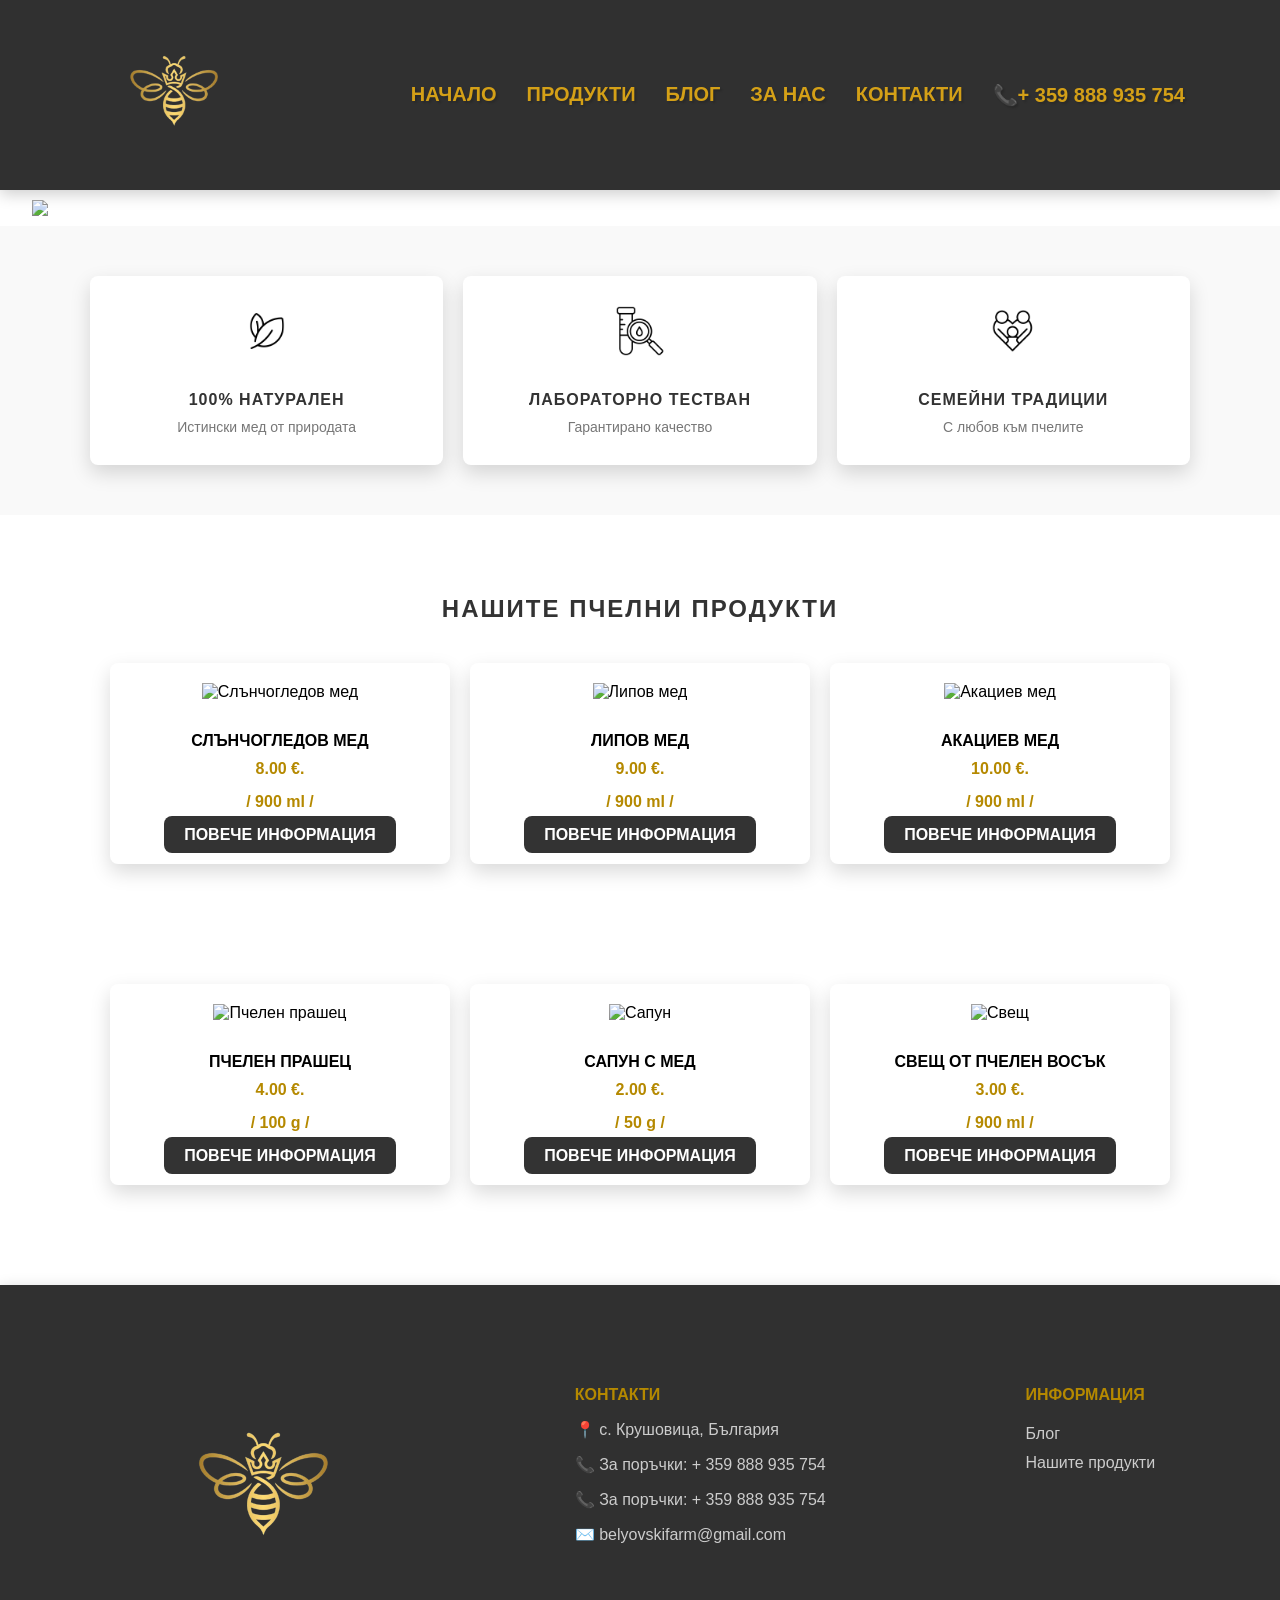
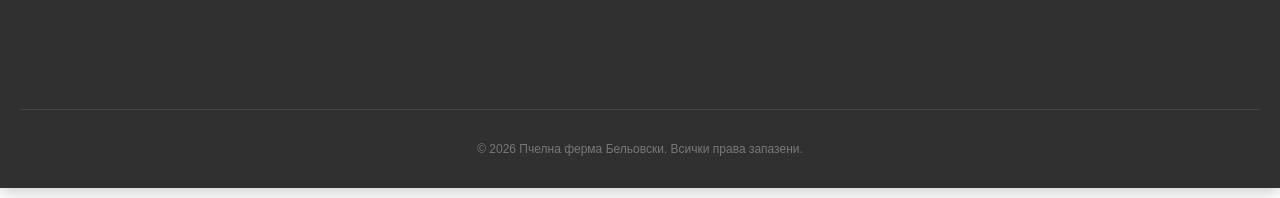
==== index.html @ c11d6163 "Add files via upload" ====
<!DOCTYPE html>
<html lang="bg">
<head>
    <meta charset="UTF-8">
    <meta name="viewport" content="width=device-width, initial-scale=1.0">
    <title>Пчелен Мед - Дипломен проект</title>
    <link rel="stylesheet" href="style.css">
</head>
<body>
<header class="headerContainer">
    <div class="logo">
         <a href="index.html" class="logo-link">
    <img src="logo3.png" alt="logo">
</a>
    </div>
    <button class="hamburgerButton">☰</button>
<nav class="navbar">
    <ul>
                <li><a href="index.html">Начало</a></li>
                <li><a href="products.html">Продукти</a></li>
                <li><a href="blog.html">Блог</a></li>
                <li><a href="zanas.html">За нас</a></li>
                <li><a href="contacts.html">Контакти</a></li>
                <li><a href="tel:+359 888 935 754" class="tel-button">📞+ 359 888 935 754 </a></li>
                
    </ul>
</nav>
</header>
<section class="zaglavna">
        <img src="zanas/zanas2.png">
    

</section>
<section class="features-section">
    <div class="features-container">
        <div class="feature-card">
            <div class="icon">
                <img src="leaves.png" alt="Натурален">
            </div>
            <h3>100% НАТУРАЛЕН</h3>
            <p>Истински мед от природата</p>
        </div>

        <div class="feature-card">
            <div class="icon">
                <img src="blood-test.png" alt="Тестван">
            </div>
            <h3>ЛАБОРАТОРНО ТЕСТВАН</h3>
            <p>Гарантирано качество</p>
        </div>

        <div class="feature-card">
            <div class="icon">
                <img src="family.png" alt="Традиция">
            </div>
            <h3>СЕМЕЙНИ ТРАДИЦИИ</h3>
            <p>С любов към пчелите</p>
        </div>
    </div>
</section>
<section id="products">
<section class="products-section">
    <h2 class="section-title">НАШИТЕ ПЧЕЛНИ ПРОДУКТИ</h2>
    <div class="products-container">
        <div class="product-card">
  <a href="honey1.html" class="product-card-link">
    
    <div class="product-image">
        <img src="honey1/slun1.png" alt="Слънчогледов мед">
    </div>
    
    <h3>СЛЪНЧОГЛЕДОВ МЕД</h3>
    <span class="price">8.00 €.</span>
    <span class="price">/ 900 ml /</span>
    
    <span class="buy-btn">ПОВЕЧЕ ИНФОРМАЦИЯ</span>

  </a> </div>

        <div class="product-card">
  <a href="honey2.html" class="product-card-link">
    
    <div class="product-image">
        <img src="honey2/IMG_5871.PNG" alt="Липов мед">
    </div>
    
    <h3>ЛИПОВ МЕД</h3>
    <span class="price">9.00 €.</span>
    <span class="price">/ 900 ml /</span>
    
    <span class="buy-btn">ПОВЕЧЕ ИНФОРМАЦИЯ</span>

  </a> </div>

        <div class="product-card">
  <a href="honey3.html" class="product-card-link">
    
    <div class="product-image">
        <img src="honey3/akac1.png" alt="Акациев мед">
    </div>
    
    <h3>АКАЦИЕВ МЕД</h3>
    <span class="price">10.00 €.</span>
    <span class="price">/ 900 ml /</span>
    
    <span class="buy-btn">ПОВЕЧЕ ИНФОРМАЦИЯ</span>

  </a> </div>
    </div>
</section>











<section class="products-section">
    <div class="products-container">
        <div class="product-card">
  <a href="prasec.html" class="product-card-link">
    
    <div class="product-image">
        <img src="prasec/pr1.png" alt="Пчелен прашец">
    </div>
    
    <h3>ПЧЕЛЕН ПРАШЕЦ</h3>
    <span class="price">4.00 €.</span>
    <span class="price">/ 100 g /</span>
    
    <span class="buy-btn">ПОВЕЧЕ ИНФОРМАЦИЯ</span>

  </a> </div>

        <div class="product-card">
  <a href="soap.html" class="product-card-link">
    
    <div class="product-image">
        <img src="Soap/soap1.png" alt="Сапун">
    </div>
    
    <h3>САПУН С МЕД</h3>
    <span class="price">2.00 €.</span>
    <span class="price">/ 50 g /</span>
    
    <span class="buy-btn">ПОВЕЧЕ ИНФОРМАЦИЯ</span>

  </a> </div>

        <div class="product-card">
  <a href="candle.html" class="product-card-link">
    
    <div class="product-image">
        <img src="candle/candle1.png" alt="Свещ">
    </div>
    
    <h3>СВЕЩ ОТ ПЧЕЛЕН ВОСЪК</h3>
    <span class="price">3.00 €.</span>
    <span class="price">/ 900 ml /</span>
    
    <span class="buy-btn">ПОВЕЧЕ ИНФОРМАЦИЯ</span>

  </a> </div>
    </div>
</section>
</section>








<section id="contacts">
<footer class="site-footer">
    <div class="footer-content">
        <div class="footer-logo">
            <img src="logo3.png" alt="logobez">
        </div>
        <div class="footer-info">
            <h4>КОНТАКТИ</h4>
            <p>📍 с. Крушовица, България</p>
            <p><a href="tel:+359 888 935 754" class="tel-button">
            📞 За поръчки: + 359 888 935 754
            </a></p>
           <p><a href="tel:+359 887 997 075" class="tel-button">
            📞 За поръчки: + 359 888 935 754
            </a></p>
            <p>✉️ belyovskifarm@gmail.com</p>
        </div>
        <div class="footer-links">
            <h4>ИНФОРМАЦИЯ</h4>
            <ul>
                <li><a href="blog.html">Блог</a></li>
                <li><a href="products.html">Нашите продукти</a></li>
            </ul>
        </div>
    </div>
    <div class="footer-bottom">
        <p>&copy; 2026 Пчелна ферма Бельовски. Всички права запазени.</p>
    </div>
</footer>
</section>
<script>
const hamburger = document.querySelector('.hamburgerButton');
const navLinks = document.querySelector('.navbar'); // <--- Тук променихме името на .navbar

hamburger.addEventListener('click', () => {
    navLinks.classList.toggle('active');
});
</script>



<script type="text/javascript">
var _smartsupp = _smartsupp || {};
_smartsupp.key = '2fd356f5f9231834826fb95ea70d4e14148e842f';
window.smartsupp||(function(d) {
  var s,c,o=smartsupp=function(){ o._.push(arguments)};o._=[];
  s=d.getElementsByTagName('script')[0];c=d.createElement('script');
  c.type='text/javascript';c.charset='utf-8';c.async=true;
  c.src='https://www.smartsuppchat.com/loader.js?';s.parentNode.insertBefore(c,s);
})(document);
</script>
<noscript>Powered by <a href="https://www.smartsupp.com" target="_blank">Smartsupp</a></noscript>


</body>
</html>
---- style.css ----
@view-transition {
  navigation: auto;
}
html {
    scroll-behavior: smooth; 
}


body {
    margin: 0;
    font-family: Arial, sans-serif;
}


.headerContainer {
    display: flex;
    justify-content: space-between;
    align-items: center;
    width: 100%;        
    max-width: 1300px;
    margin: 0 auto;
    padding: 10px 20px;    
    box-sizing: border-box; 
    background-color: #303030;
    box-shadow: 0 4px 15px rgba(0, 0, 0, 0.2);
}

.logo img {
    height: 170px; 
    display: block;
    margin-left: 60px;
    padding: -20px;
}

.navbar ul {
    display: flex;       
    list-style: none;   
    margin-right: 75px;
    padding: 0;
}

.navbar li {
    margin-left: 30px; 
  text-shadow: 2px 2px 2px rgba(0, 0, 0, 0.15);
}

.navbar li {
    display: inline-block; 
    transition: transform 0.3s ease;
}

.navbar li:hover {
    transform: translateY(-5px);
}

.navbar a {
    text-decoration: none; 
    color: #d4a017;
    font-weight: bold;
    text-transform: uppercase;
    font-size: 20px;
}
.navbar a:hover {
    color: #8e6b11;
}

.zaglavna {
    background-color: white;
    width: 95%; 
    max-width: 1300px;
    margin: 10px auto;
    padding: 0;
    box-sizing: border-box;
}

.zaglavna img {
    width: 100%;        
    height: auto;      
    object-fit: cover;  
    object-position: center;
    display: block;
}

.headerContainer {
    position: sticky;    
    top: 0;        
    z-index: 1000;       
    background-color: #303030; 
} 
    

    

.hamburgerButton {
    display: none !important; 
}


@media screen and (max-width: 768px) {
    .hamburgerButton {
        display: block !important;
        background: #f7d56a !important; 
        color: #333333 !important; 
        border: none !important;
        border-radius: 6px !important;
        padding: 6px 12px !important;
        font-size: 24px !important;
        cursor: pointer !important;
    }

    .navbar {
        display: none !important;
        width: 100% !important;
        order: 3 !important;
    }

    .navbar.active {
        display: block !important;
    }

    .navbar ul {
        display: flex !important;
        flex-direction: column !important;
        align-items: center !important;
        width: 100% !important;   
        padding: 20px 0 !important;
        margin: 15px 0 0 0 !important;
        background-color: #333333 !important;
        border-radius: 8px !important;
        list-style-type: none !important;
        box-shadow: 0px 4px 10px rgba(0, 0, 0, 0.1); 
    }

    .navbar ul li {
        margin: 12px 0 !important;
        width: 100% !important;
        text-align: center !important; 
    }

    .headerContainer .logo {
        margin: 0 !important;
        padding: 0 !important;
        display: flex !important;
        justify-content: flex-start !important;
        width: auto !important;
    }

    .headerContainer .logo img {
        margin: 0 !important;
        padding: 0 !important;
        display: block !important;
        max-height: 120px !important; 
        width: auto !important;
    }
}



.features-section {
    padding: 50px 20px;
    background-color: #f9f9f9;
    display: flex;
    justify-content: center;
}

.features-container {
    display: flex;
    gap: 20px; 
    max-width: 1100px;
    width: 100%;
    justify-content: space-between;
}

.feature-card {
    background: #ffffff;
    padding: 30px 20px;
    flex: 1; 
    text-align: center;
    border-radius: 8px; 
    box-shadow: 0 8px 20px rgba(0, 0, 0, 0.15);
    transition: transform 0.3s ease;
}


.feature-card:hover {
    transform: translateY(-5px);
}

/* Иконата */
.feature-card .icon img {
    width: 50px;
    height: auto;
    margin-bottom: 15px;
}

/* Заглавието */
.feature-card h3 {
    font-size: 16px;
    color: #333;
    margin-bottom: 10px;
    font-family: Arial, sans-serif;
    letter-spacing: 1px;
}

/* Текст под заглавието */
.feature-card p {
    font-size: 14px;
    color: #777;
    margin: 0;
}

@media (max-width: 768px) {
    .features-container {
        flex-direction: column; 
    }
}

.products-section {
    padding: 60px 20px;
    background-color: #fff;
    text-align: center;
}

.section-title {
    font-size: 24px;
    margin-bottom: 40px;
    letter-spacing: 2px;
    color: #333;
}

.products-container {
    display: flex;
    justify-content: center;
    gap: 20px;
    flex-wrap: wrap;
    max-width: 1500px;
    margin: 0 auto;
}

.product-card {
    background: #ffffff;
    padding: 20px;
    width: 300px;
    border-radius: 8px;
    border: none; 
    box-shadow: 0 8px 20px rgba(0, 0, 0, 0.15); 
    transition: all 0.3s ease;
    text-align: center;
}

.product-card:hover {
    transform: translateY(-10px);
    box-shadow: 0 12px 25px rgba(0, 0, 0, 0.25);
}

.product-image img {
    width: 100%;
    height: auto;
    margin-bottom: 15px;
}

.product-card h3 {
    font-size: 16px;
    margin-bottom: 10px;
}

.price {
    display: block;
    font-weight: bold;
    color: #b58900;
    margin-bottom: 15px;
}

.buy-btn {
    background: #333;
    color: #fff;
    border: none;
    padding: 10px 20px;
    cursor: pointer;
    width: 100%;
    font-weight: bold;
    border-radius: 8px;
}

.buy-btn:hover {
    background: #b58900;
}
.product-card a {
    text-decoration: none !important;
    color: inherit !important;
}

.site-footer {
    background: #303030;
    color: #ccc;
    padding: 50px 20px 20px;
}

footer { 
    background-color: #303030;
    width: 100%; 
    max-width: 1300px; 
    margin: 0 auto; 
    margin-top: 40px; 
    margin-bottom: 10px; 
    box-sizing: border-box;
    box-shadow: 0 4px 15px rgba(0, 0, 0, 0.2);
}

.footer-content {
    display: flex;
    justify-content: space-around;
    flex-wrap: wrap;
    gap: 30px;
    padding: 30px 20px; 
}

.footer-logo img {
    width: 80px;
}

.footer-info h4, .footer-links h4 {
    color: #b58900;
    margin-bottom: 15px;
}

.footer-links ul {
    list-style: none;
    padding: 0;
}

.footer-links a {
    color: #ccc;
    text-decoration: none;
    font-size: 16px;
    line-height: 1.8;
}

.footer-links a:hover {
    color: #b58900;
}

.footer-bottom {
    text-align: center;
    margin-top: 40px;
    border-top: 1px solid #444;
    padding-top: 20px;
    font-size: 12px;
    color: #777;
}

.footer-logo img {
    width: 250px;
    height: auto;
    margin-bottom: 20px;
}
.call-button{
    border-radius: 8px;
    background-color: orange;
  color: white;
  padding: 10px 20px;
    font-size: 14px;
    border-color: orange;
    text-decoration: none !important;
 
}

.call-button:hover {
  
  background-color: #e67e22;
}
.tel-button{
    color: #ccc;
    text-decoration: none !important;

}


@media (max-width: 1024px) {
    .product-card {
        width: 45%;
    }
}

@media (max-width: 600px) {
    .product-card {
        width: 90%; 
        margin: 0 auto;
    }
    
    .section-title {
        font-size: 20px; 
         font-family: Garamond, serif;
    }
}
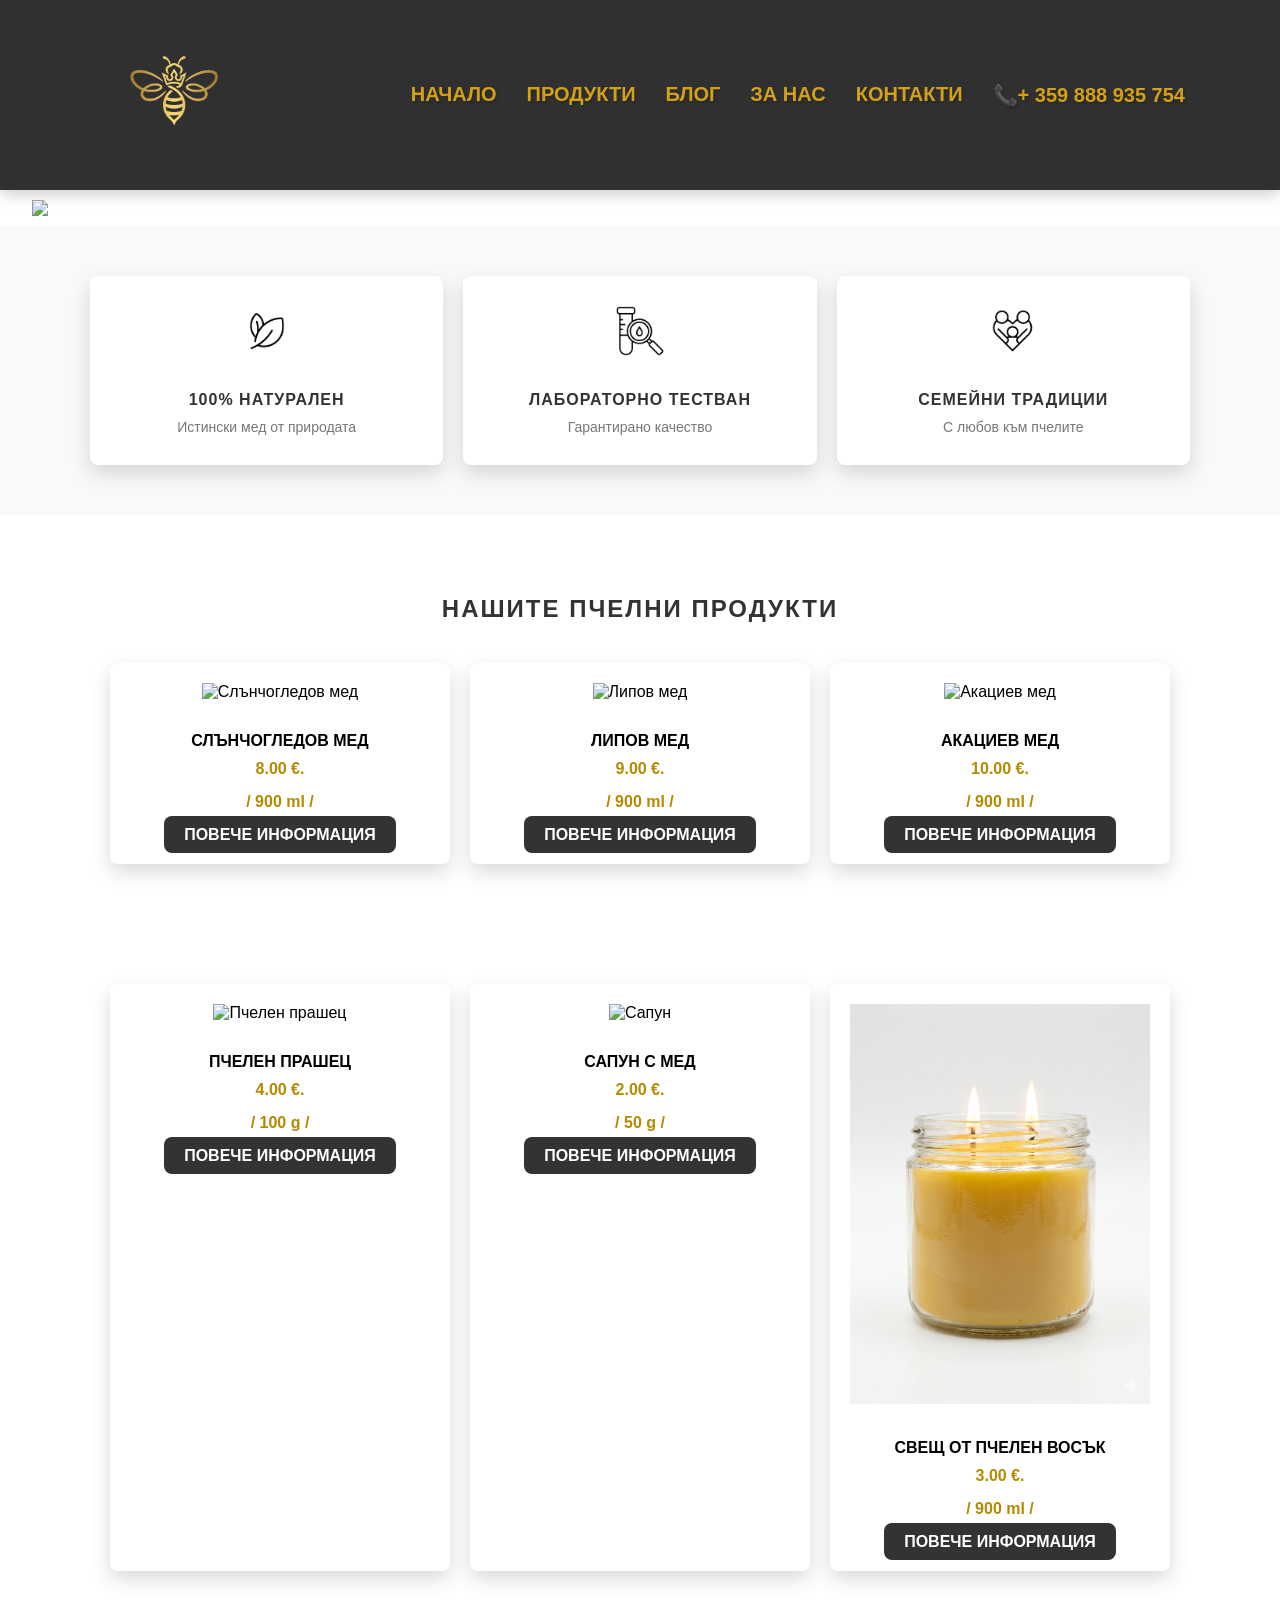
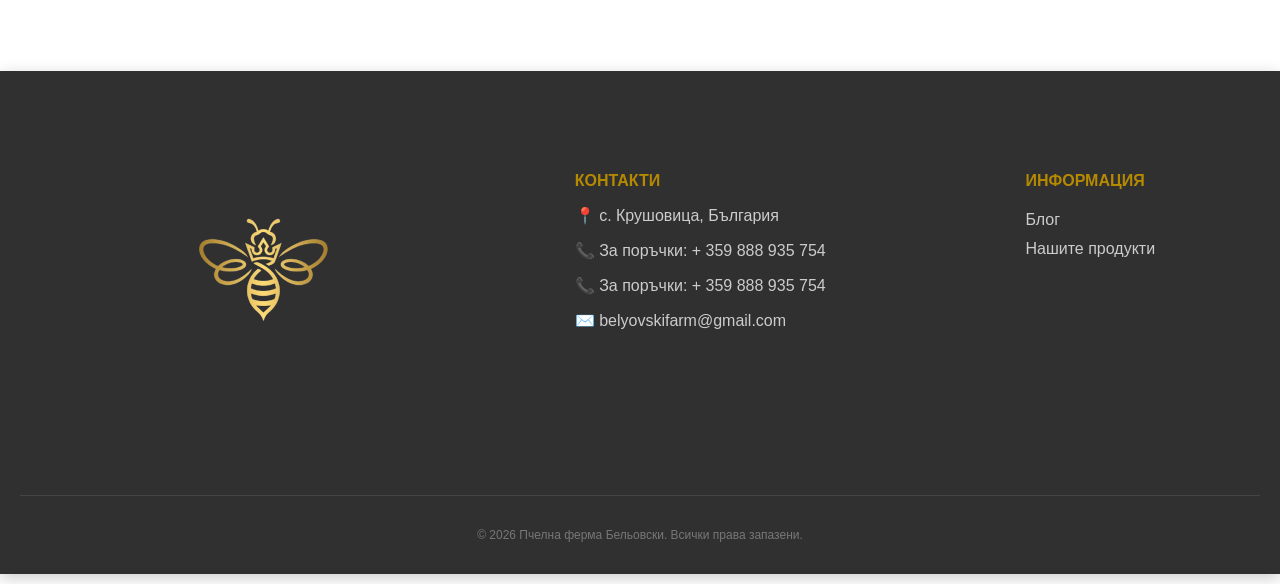
==== commit 4c94d87a: "Update index.html" ====
--- a/index.html
+++ b/index.html
@@ -155,7 +155,7 @@
   <a href="candle.html" class="product-card-link">
     
     <div class="product-image">
-        <img src="candle/candle1.png" alt="Свещ">
+        <img src="candle1.png" alt="Свещ">
     </div>
     
     <h3>СВЕЩ ОТ ПЧЕЛЕН ВОСЪК</h3>
@@ -231,4 +231,4 @@
 
 
 </body>
-</html>+</html>
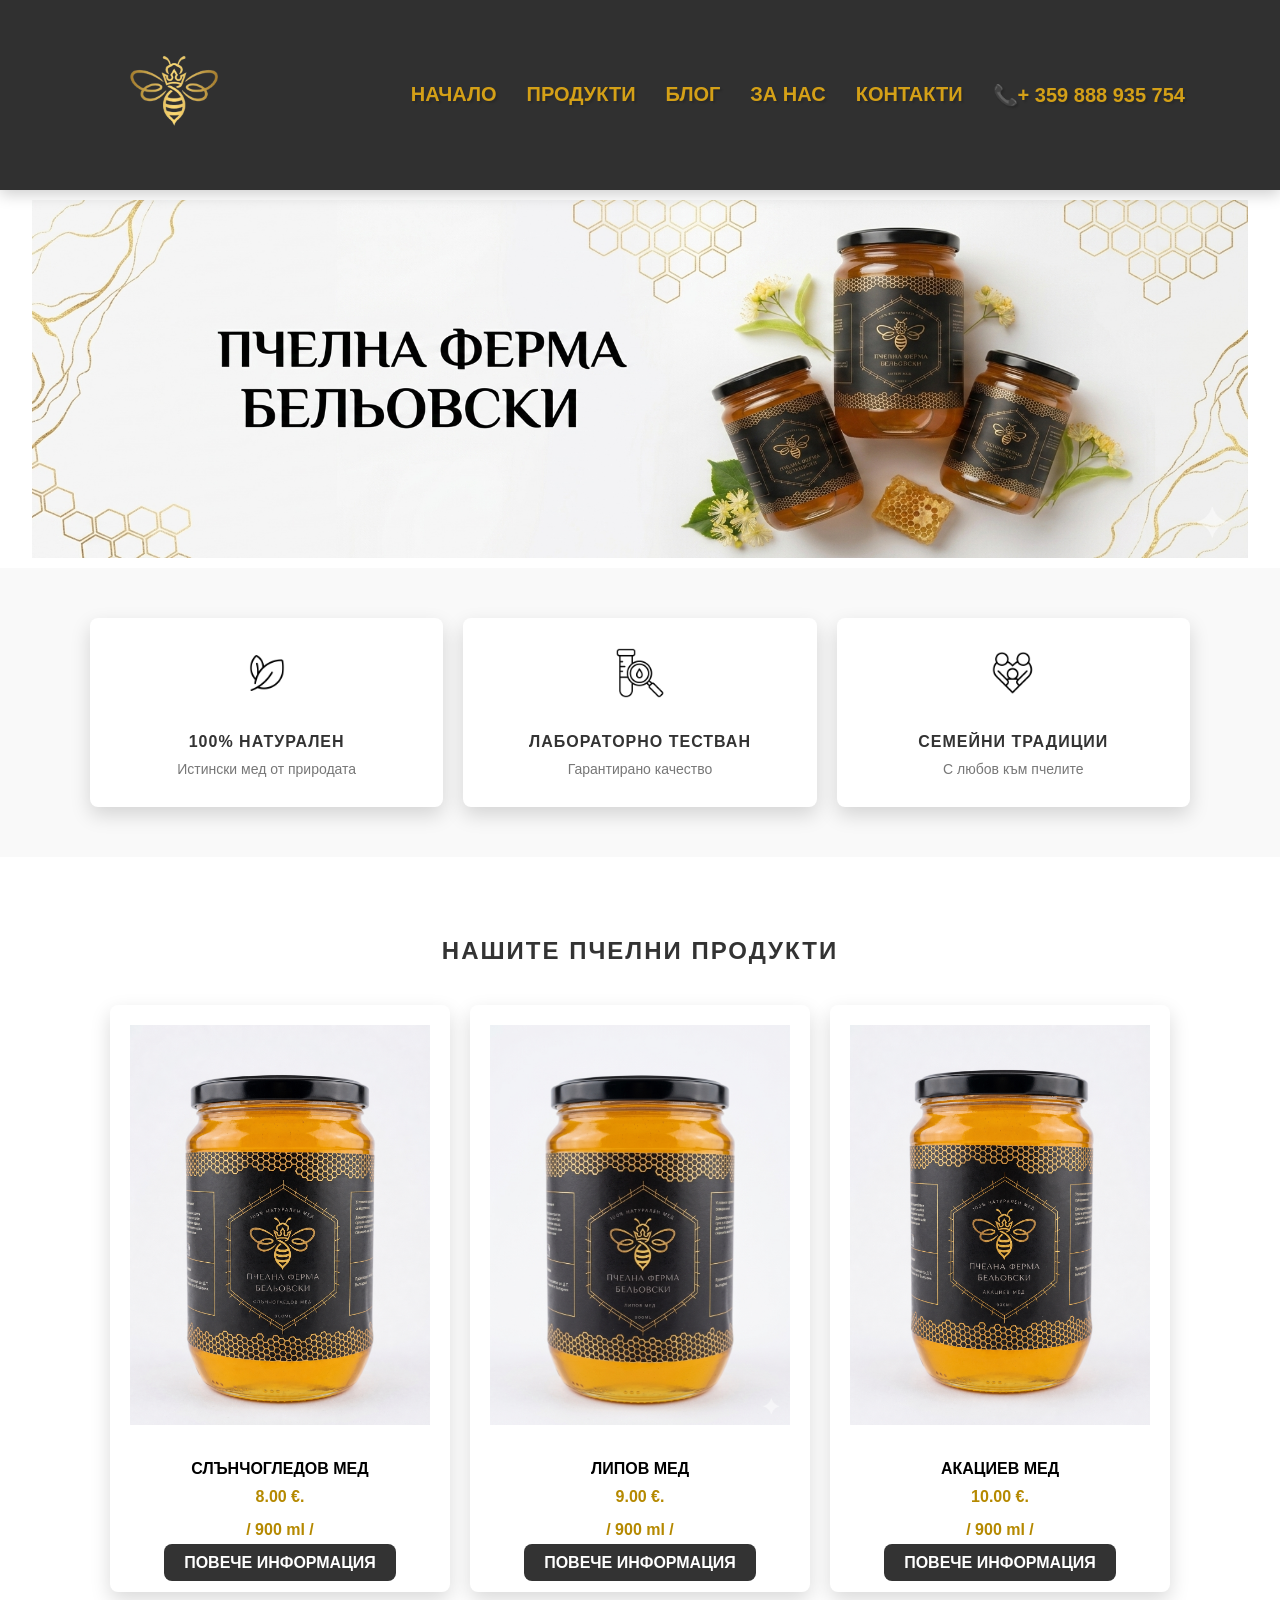
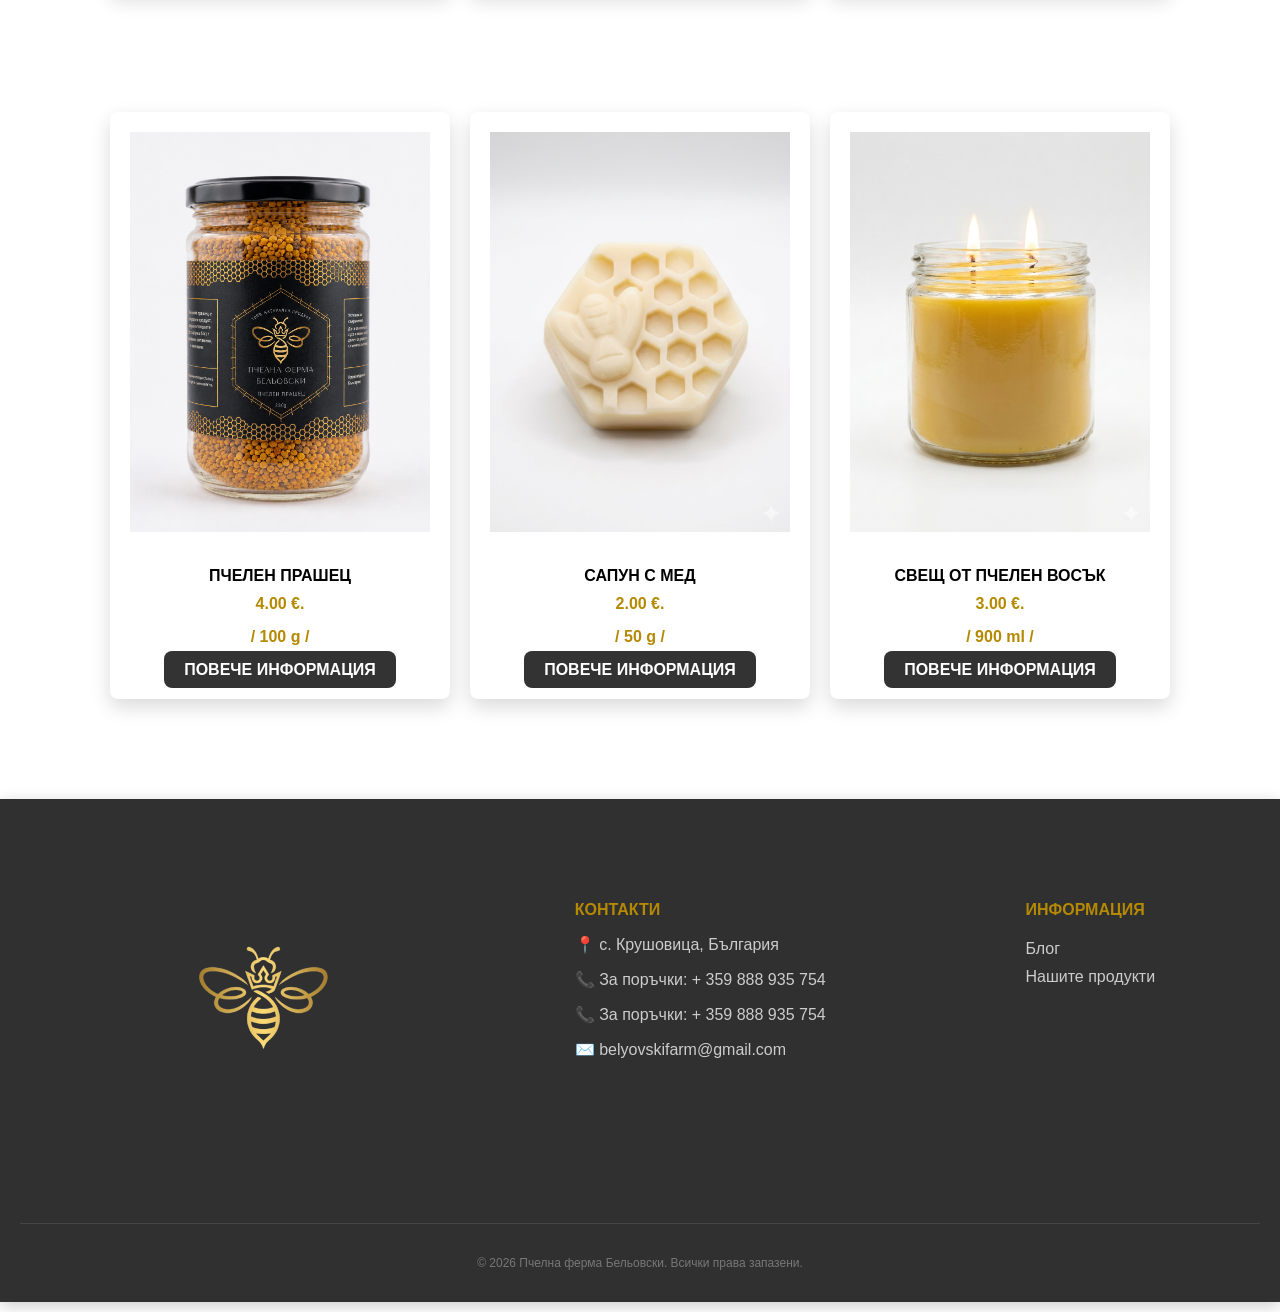
==== commit 418e85b4: "Update index.html" ====
(no text change in the page or its own stylesheets)
